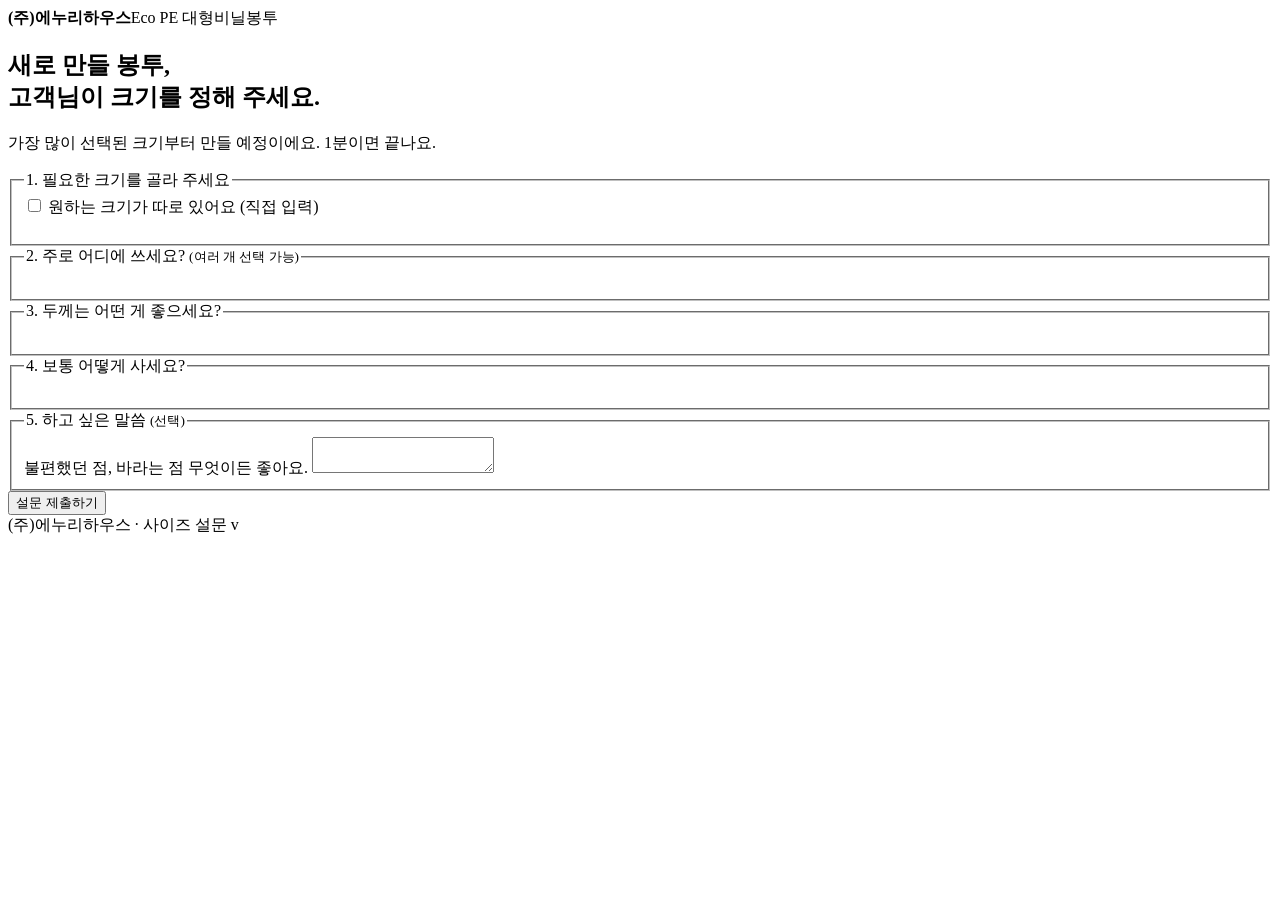
==== index.html @ 49438bb7 "Add files via upload" ====
<!doctype html>
<html lang="ko">
<head>
<meta charset="utf-8">
<meta name="viewport" content="width=device-width,initial-scale=1">
<title>에코PE 사이즈 설문</title>
<meta name="robots" content="noindex">
<link rel="preconnect" href="https://fonts.googleapis.com">
<link rel="stylesheet" href="https://fonts.googleapis.com/css2?family=Noto+Sans+KR:wght@400;700;900&display=swap">
<link rel="stylesheet" href="css/style.css?v=1.0.1">
</head>
<body>
<div class="wrap">
  <header class="top"><b>(주)에누리하우스</b><span>Eco PE 대형비닐봉투</span></header>
  <div id="setupNotice" class="notice" hidden></div>

  <main id="survey">
    <section class="hero">
      <h1>새로 만들 봉투,<br><span class="mark">고객님이 크기를 정해 주세요.</span></h1>
      <p>가장 많이 선택된 크기부터 만들 예정이에요. 1분이면 끝나요.</p>
      <div class="banner" id="couponBanner" hidden></div>
    </section>

    <form id="f" novalidate>
      <fieldset>
        <legend>1. 필요한 크기를 골라 주세요 <small id="pickHint"></small></legend>
        <div class="cards" id="sizeList"></div>
        <label class="opt"><input type="checkbox" id="customOn"> 원하는 크기가 따로 있어요 (직접 입력)</label>
        <div class="sub" id="customBox" hidden>
          <div class="row">
            <label for="cw" class="hint">가로</label><input type="number" id="cw" inputmode="numeric" min="10" max="400" placeholder="예: 90"> cm ×
            <label for="ch" class="hint">세로</label><input type="number" id="ch" inputmode="numeric" min="10" max="400" placeholder="예: 120"> cm
          </div>
          <label class="f" for="ct">두께</label>
          <select id="ct">
            <option value="">잘 모르겠어요</option><option>0.04</option><option>0.05</option><option>0.06</option><option>0.07</option><option>0.08 이상</option>
          </select>
          <label class="f" for="cn">어디에 쓰실 건가요? (선택)</label>
          <input type="text" id="cn" maxlength="100" placeholder="예: 킹 사이즈 토퍼 보관">
        </div>
        <p class="err" id="e1"></p>
      </fieldset>

      <fieldset>
        <legend>2. 주로 어디에 쓰세요? <small>(여러 개 선택 가능)</small></legend>
        <div class="grid2" id="useList"></div>
        <p class="err" id="e2"></p>
      </fieldset>

      <fieldset>
        <legend>3. 두께는 어떤 게 좋으세요?</legend>
        <div id="thickList"></div>
        <p class="err" id="e3"></p>
      </fieldset>

      <fieldset>
        <legend>4. 보통 어떻게 사세요?</legend>
        <div id="qtyList"></div>
        <p class="err" id="e4"></p>
      </fieldset>

      <fieldset>
        <legend>5. 하고 싶은 말씀 <small>(선택)</small></legend>
        <label for="cm" class="hint">불편했던 점, 바라는 점 무엇이든 좋아요.</label>
        <textarea id="cm" maxlength="500"></textarea>
      </fieldset>

      <fieldset class="coupon" id="couponSet" hidden>
        <legend>감사 쿠폰 받기 <small>(대상 고객만)</small></legend>
        <div class="cond" id="couponCond"></div>
        <label class="opt"><input type="checkbox" id="couponOn"> 쿠폰 대상이에요. 쿠폰 받을게요.</label>
        <div id="couponBox" hidden>
          <label class="f" for="nm">주문자 이름</label>
          <input type="text" id="nm" maxlength="20" autocomplete="name">
          <label class="f" for="ph">휴대폰 번호 (주문 시 입력한 번호)</label>
          <input type="tel" id="ph" maxlength="13" inputmode="numeric" autocomplete="tel" placeholder="010-0000-0000">
          <label class="f" for="chn">주로 구매하신 곳</label>
          <select id="chn"></select>
          <div class="consent" id="consentText"></div>
          <label class="opt"><input type="checkbox" id="agree"> 개인정보 수집·이용에 동의합니다. (필수)</label>
        </div>
        <p class="err" id="e5"></p>
      </fieldset>

      <button type="submit" class="primary" id="submitBtn">설문 제출하기</button>
      <div class="msg" id="formMsg" role="status" aria-live="polite"></div>
    </form>
  </main>

  <section class="done" id="done" hidden>
    <h2>참여해 주셔서 감사합니다!</h2>
    <p id="doneText">보내주신 의견으로 다음 봉투 크기를 정하겠습니다.</p>
  </section>

  <section class="done" id="closed" hidden>
    <h2 id="closedTitle">설문 기간이 아니에요</h2>
    <p id="closedText"></p>
  </section>

  <footer>(주)에누리하우스 · 사이즈 설문 v<span id="ver"></span></footer>
</div>
<script>
/* 프로그램이 못 뜨는 경우를 알려주는 안전장치 (모듈 스크립트와 별개로 항상 실행) */
(function () {
  function note(t) { var n = document.getElementById('setupNotice'); if (n) { n.hidden = false; n.textContent = t; } }
  if (location.protocol === 'file:') {
    note('PC에서 파일을 더블클릭해 열면 작동하지 않아요(브라우저 보안 제한). GitHub에 올린 주소(https://내아이디.github.io/ecope-survey/)로 열어 주세요.');
    return;
  }
  setTimeout(function () {
    if (!window.__appReady) note('프로그램 파일을 불러오지 못했어요. Ctrl+F5로 새로고침해 보시고, 계속되면 GitHub에 js 폴더와 css 폴더가 함께 올라갔는지 확인해 주세요.');
  }, 5000);
})();
</script>
<script type="module" src="js/survey.js?v=1.0.1"></script>
</body>
</html>
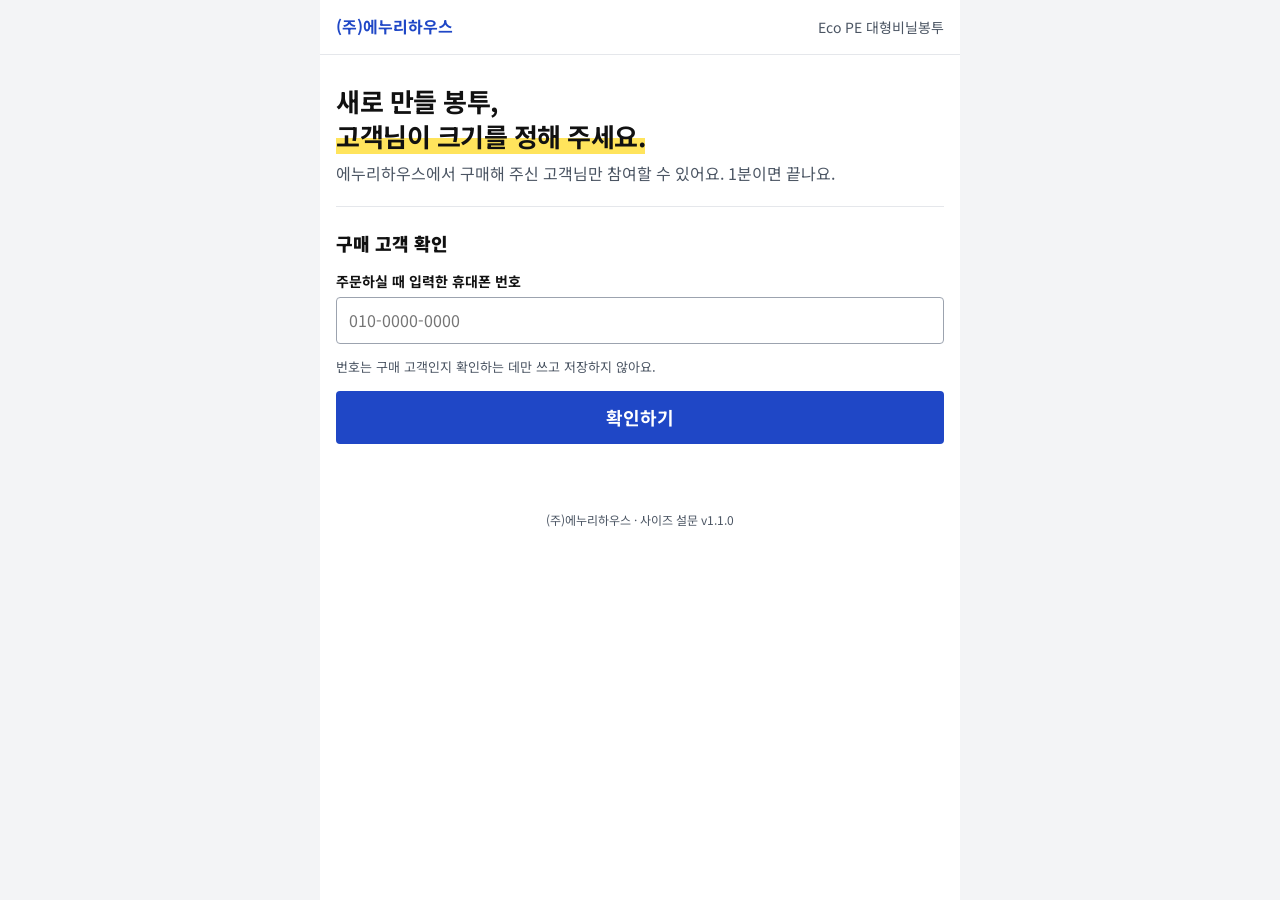
==== commit deee661c: "Add files via upload" ====
--- a/index.html
+++ b/index.html
@@ -7,14 +7,31 @@
 <meta name="robots" content="noindex">
 <link rel="preconnect" href="https://fonts.googleapis.com">
 <link rel="stylesheet" href="https://fonts.googleapis.com/css2?family=Noto+Sans+KR:wght@400;700;900&display=swap">
-<link rel="stylesheet" href="css/style.css?v=1.0.1">
+<link rel="stylesheet" href="css/style.css?v=1.1.0">
 </head>
 <body>
 <div class="wrap">
   <header class="top"><b>(주)에누리하우스</b><span>Eco PE 대형비닐봉투</span></header>
   <div id="setupNotice" class="notice" hidden></div>
 
-  <main id="survey">
+  <section id="gate" hidden>
+    <div class="hero">
+      <h1>새로 만들 봉투,<br><span class="mark">고객님이 크기를 정해 주세요.</span></h1>
+      <p>에누리하우스에서 구매해 주신 고객님만 참여할 수 있어요. 1분이면 끝나요.</p>
+    </div>
+    <div class="panel">
+      <fieldset>
+        <legend>구매 고객 확인</legend>
+        <label class="f" for="gph">주문하실 때 입력한 휴대폰 번호</label>
+        <input type="tel" id="gph" maxlength="13" inputmode="numeric" autocomplete="tel" placeholder="010-0000-0000">
+        <p class="hint">번호는 구매 고객인지 확인하는 데만 쓰고 저장하지 않아요.</p>
+        <button type="button" class="primary" id="gateBtn">확인하기</button>
+        <div class="msg" id="gateMsg" role="status" aria-live="polite"></div>
+      </fieldset>
+    </div>
+  </section>
+
+  <main id="survey" hidden>
     <section class="hero">
       <h1>새로 만들 봉투,<br><span class="mark">고객님이 크기를 정해 주세요.</span></h1>
       <p>가장 많이 선택된 크기부터 만들 예정이에요. 1분이면 끝나요.</p>
@@ -112,6 +129,6 @@
   }, 5000);
 })();
 </script>
-<script type="module" src="js/survey.js?v=1.0.1"></script>
+<script type="module" src="js/survey.js?v=1.1.0"></script>
 </body>
 </html>
--- a/css/style.css
+++ b/css/style.css
@@ -0,0 +1,75 @@
+:root{--b:#1F47C6;--bd:#16348F;--y:#FFE45C;--r:#C4320A;--ink:#111;--sub:#4B5563;--line:#E5E7EB;--bg:#F3F4F6}
+*{box-sizing:border-box}
+body{margin:0;background:var(--bg);color:var(--ink);font-family:'Noto Sans KR',system-ui,sans-serif;font-size:16px;line-height:1.6;-webkit-text-size-adjust:100%}
+.wrap{max-width:640px;margin:0 auto;background:#fff;min-height:100vh}
+.top{display:flex;justify-content:space-between;align-items:center;gap:8px;padding:14px 16px;border-bottom:1px solid var(--line);font-size:14px;color:var(--sub)}
+.top b{color:var(--b);font-size:16px}
+.hero{padding:28px 16px 20px}
+.hero h1{margin:0 0 8px;font-size:26px;line-height:1.35;letter-spacing:-.5px}
+.hero p{margin:0;color:var(--sub)}
+.mark{background:linear-gradient(transparent 58%,var(--y) 58%)}
+.banner{margin:16px 0 0;border:2px solid var(--b);padding:14px;font-size:15px}
+.banner b{color:var(--b)}
+form,.panel{padding:0 16px 24px}
+fieldset{border:0;border-top:1px solid var(--line);margin:0;padding:22px 0}
+legend{font-weight:900;font-size:18px;padding:0;margin-bottom:12px;float:left;width:100%}
+legend small{font-weight:400;color:var(--sub);font-size:14px}
+fieldset>*:not(legend){clear:both}
+.cards{display:grid;gap:10px}
+.card{display:flex;gap:14px;align-items:center;border:2px solid var(--line);padding:12px;cursor:pointer;min-height:44px}
+.card input{width:22px;height:22px;flex-shrink:0;accent-color:var(--b)}
+.card svg{flex-shrink:0}
+.card .nm{font-weight:900;font-size:17px}
+.card .ds{font-size:14px;color:var(--sub)}
+.card:has(input:checked){border-color:var(--b);background:#EEF2FD}
+.opt{display:flex;gap:10px;align-items:center;padding:10px 0;min-height:44px;cursor:pointer}
+.opt input{width:20px;height:20px;accent-color:var(--b);flex-shrink:0}
+.grid2{display:grid;grid-template-columns:repeat(2,minmax(0,1fr));gap:0 12px}
+.row{display:flex;gap:8px;align-items:center;flex-wrap:wrap;margin:10px 0}
+label.f{display:block;font-size:14px;font-weight:700;margin:12px 0 4px}
+input[type=text],input[type=tel],input[type=number],select,textarea{width:100%;font:inherit;padding:10px 12px;border:1.5px solid #9CA3AF;border-radius:4px;background:#fff;min-height:44px}
+.row input[type=number]{width:96px}
+textarea{min-height:90px;resize:vertical}
+input:focus,select:focus,textarea:focus,button:focus-visible{outline:3px solid #9DB2F0;outline-offset:1px}
+.sub{box-shadow:inset 3px 0 0 var(--b);background:#F8FAFF;padding:12px 14px;margin-top:10px}
+.coupon .cond{background:#FFFBE0;border:1px solid #F3D34A;padding:14px;font-size:15px}
+.coupon .cond ul{margin:6px 0 0;padding-left:18px}
+.consent{font-size:13px;color:var(--sub);border:1px solid var(--line);padding:12px;margin-top:12px;max-height:180px;overflow:auto}
+.consent table{border-collapse:collapse;width:100%}
+.consent td,.consent th{border:1px solid var(--line);padding:6px;text-align:left;vertical-align:top}
+.err{color:var(--r);font-size:14px;margin:6px 0 0;min-height:0}
+.err:empty{display:none}
+button{font:inherit;cursor:pointer;min-height:48px;border:0;border-radius:4px;padding:12px 18px;font-weight:700}
+.primary{width:100%;background:var(--b);color:#fff;font-size:18px}
+.primary:hover{background:var(--bd)}
+.primary:disabled{background:#9CA3AF;cursor:wait}
+.ghost{background:#fff;border:1.5px solid var(--b);color:var(--b)}
+.msg{margin:12px 0 0;padding:12px;font-size:15px}
+.msg.bad{background:#FDECEA;color:#8A1C0B}
+.msg.ok{background:#E8F5EC;color:#14532D}
+.msg:empty{display:none}
+.done{padding:48px 16px;text-align:center}
+.done h2{font-size:24px;margin:0 0 8px}
+footer{padding:20px 16px 32px;font-size:12px;color:var(--sub);text-align:center}
+.notice{margin:16px;padding:14px;background:#FDECEA;color:#8A1C0B;font-size:14px}
+/* admin */
+.admin .wrap{max-width:1080px}
+.bar{display:grid;grid-template-columns:150px 1fr 92px;gap:10px;align-items:center;font-size:14px;margin:6px 0}
+.bar .tr{background:#EEF2FD;height:22px}
+.bar .fl{background:var(--b);height:22px}
+.bar .n{text-align:right;font-variant-numeric:tabular-nums}
+.kpis{display:grid;grid-template-columns:repeat(auto-fit,minmax(150px,1fr));gap:10px;margin:12px 0}
+.kpi{border:1px solid var(--line);padding:12px}
+.kpi b{display:block;font-size:26px}
+.tbl{overflow-x:auto;border:1px solid var(--line)}
+.tbl table{border-collapse:collapse;width:100%;font-size:14px;min-width:760px}
+.tbl th,.tbl td{border-bottom:1px solid var(--line);padding:8px;text-align:left;white-space:nowrap}
+.tbl th{background:var(--bg)}
+.tbl select{min-height:36px;padding:4px 8px;width:auto}
+.dup{color:var(--r);font-weight:700}
+.toolbar{display:flex;flex-wrap:wrap;gap:8px;align-items:center;margin:12px 0}
+.toolbar select,.toolbar input{width:auto}
+h2.sec{font-size:18px;margin:28px 0 8px;padding-top:18px;border-top:1px solid var(--line)}
+.hint{font-size:13px;color:var(--sub)}
+#qr{background:#fff;padding:12px;display:inline-block;border:1px solid var(--line)}
+@media (max-width:480px){.grid2{grid-template-columns:1fr}.bar{grid-template-columns:110px 1fr 80px}}
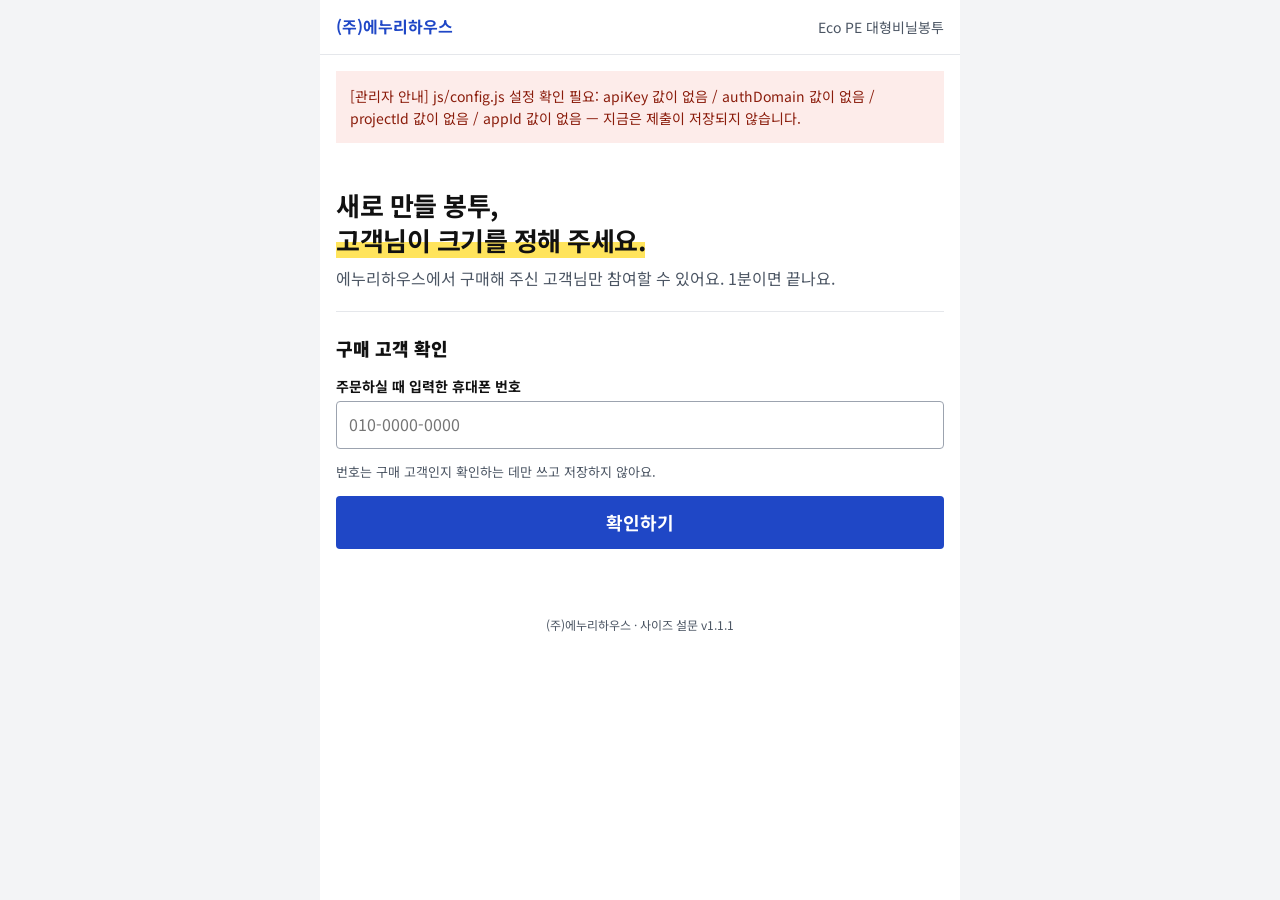
==== commit d348150d: "Add files via upload" ====
--- a/index.html
+++ b/index.html
@@ -7,7 +7,7 @@
 <meta name="robots" content="noindex">
 <link rel="preconnect" href="https://fonts.googleapis.com">
 <link rel="stylesheet" href="https://fonts.googleapis.com/css2?family=Noto+Sans+KR:wght@400;700;900&display=swap">
-<link rel="stylesheet" href="css/style.css?v=1.1.0">
+<link rel="stylesheet" href="css/style.css?v=1.1.1">
 </head>
 <body>
 <div class="wrap">
@@ -129,6 +129,6 @@
   }, 5000);
 })();
 </script>
-<script type="module" src="js/survey.js?v=1.1.0"></script>
+<script type="module" src="js/survey.js?v=1.1.1"></script>
 </body>
 </html>
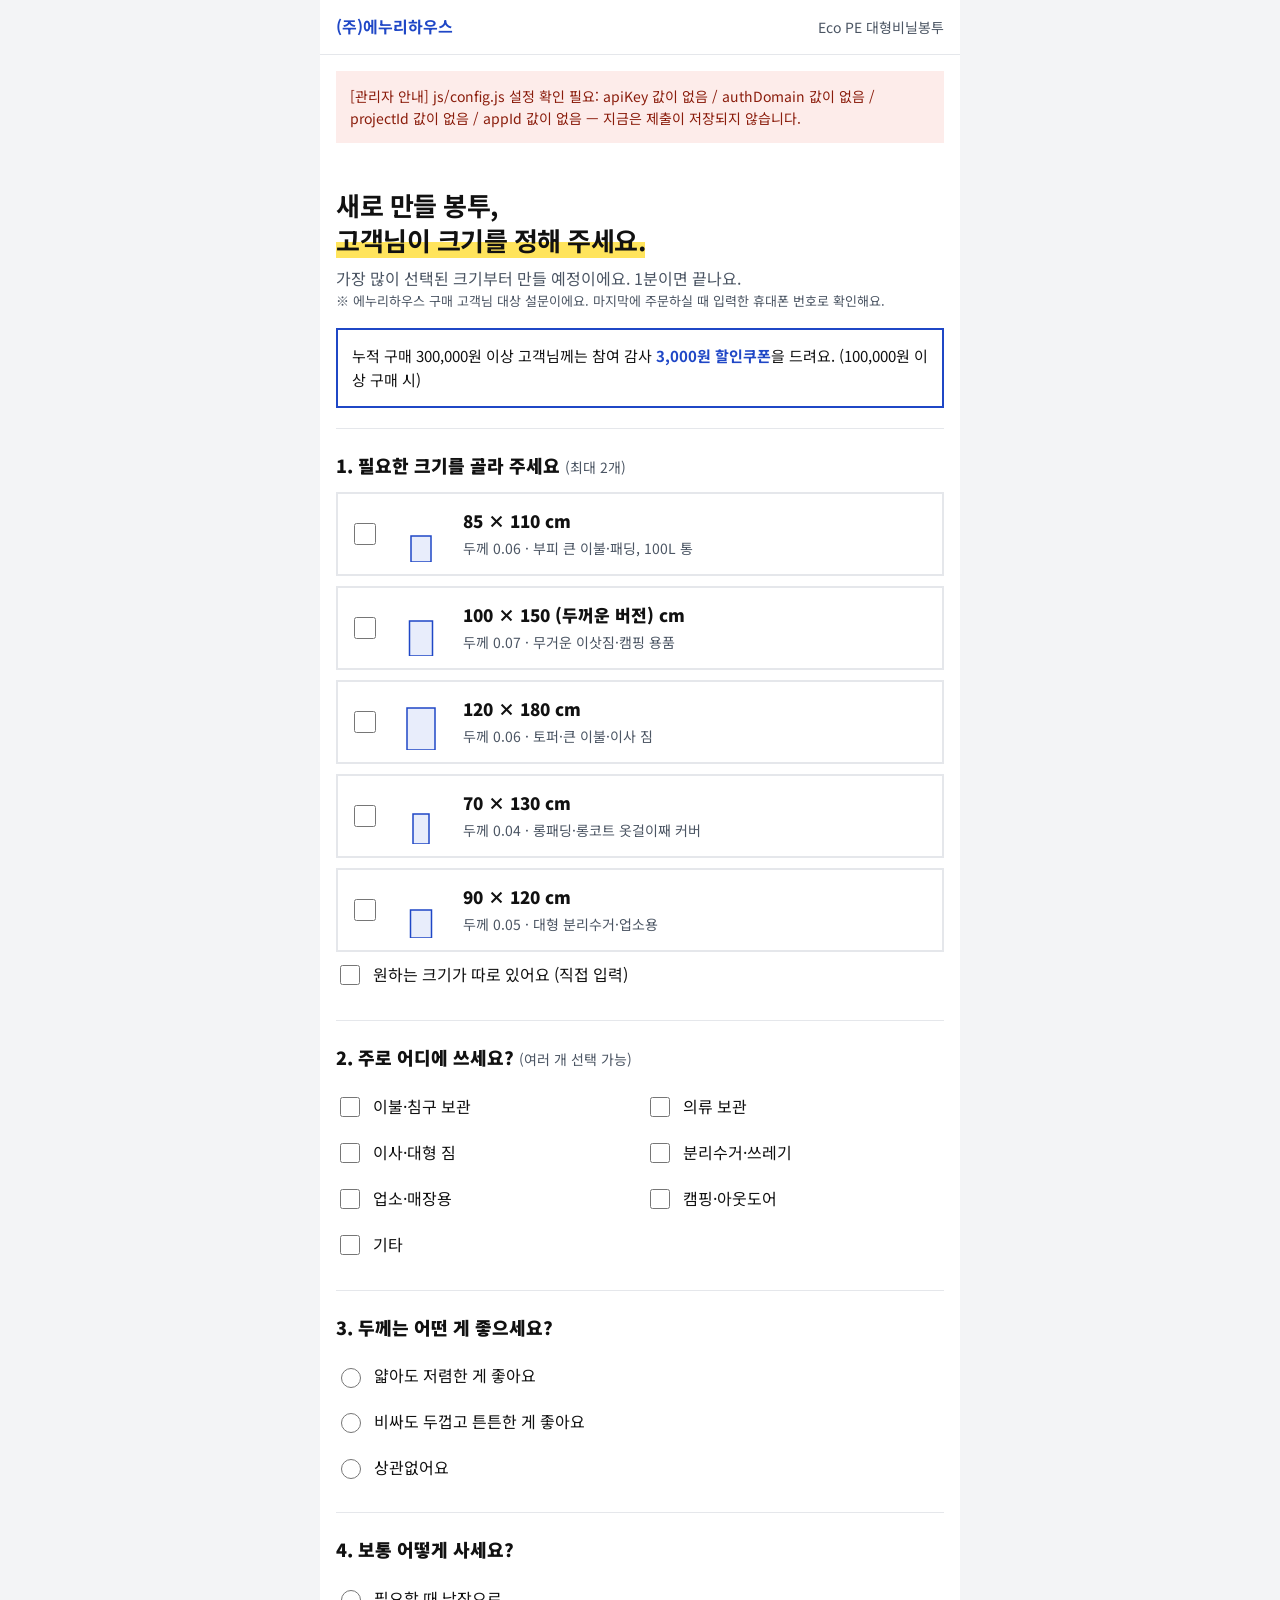
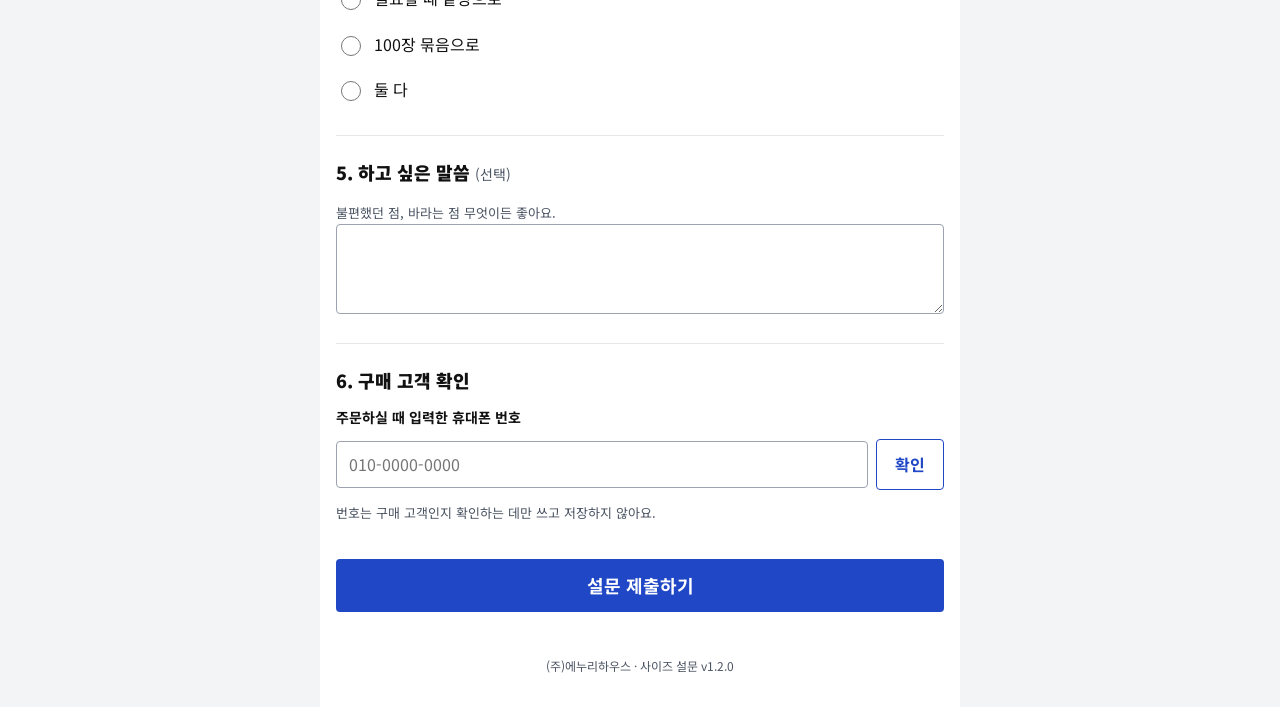
==== commit 0e19780f: "Add files via upload" ====
--- a/index.html
+++ b/index.html
@@ -7,34 +7,18 @@
 <meta name="robots" content="noindex">
 <link rel="preconnect" href="https://fonts.googleapis.com">
 <link rel="stylesheet" href="https://fonts.googleapis.com/css2?family=Noto+Sans+KR:wght@400;700;900&display=swap">
-<link rel="stylesheet" href="css/style.css?v=1.1.1">
+<link rel="stylesheet" href="css/style.css?v=1.2.0">
 </head>
 <body>
 <div class="wrap">
   <header class="top"><b>(주)에누리하우스</b><span>Eco PE 대형비닐봉투</span></header>
   <div id="setupNotice" class="notice" hidden></div>
 
-  <section id="gate" hidden>
-    <div class="hero">
-      <h1>새로 만들 봉투,<br><span class="mark">고객님이 크기를 정해 주세요.</span></h1>
-      <p>에누리하우스에서 구매해 주신 고객님만 참여할 수 있어요. 1분이면 끝나요.</p>
-    </div>
-    <div class="panel">
-      <fieldset>
-        <legend>구매 고객 확인</legend>
-        <label class="f" for="gph">주문하실 때 입력한 휴대폰 번호</label>
-        <input type="tel" id="gph" maxlength="13" inputmode="numeric" autocomplete="tel" placeholder="010-0000-0000">
-        <p class="hint">번호는 구매 고객인지 확인하는 데만 쓰고 저장하지 않아요.</p>
-        <button type="button" class="primary" id="gateBtn">확인하기</button>
-        <div class="msg" id="gateMsg" role="status" aria-live="polite"></div>
-      </fieldset>
-    </div>
-  </section>
-
-  <main id="survey" hidden>
+  <main id="survey">
     <section class="hero">
       <h1>새로 만들 봉투,<br><span class="mark">고객님이 크기를 정해 주세요.</span></h1>
       <p>가장 많이 선택된 크기부터 만들 예정이에요. 1분이면 끝나요.</p>
+      <p class="hint" id="buyerNote">※ 에누리하우스 구매 고객님 대상 설문이에요. 마지막에 주문하실 때 입력한 휴대폰 번호로 확인해요.</p>
       <div class="banner" id="couponBanner" hidden></div>
     </section>
 
@@ -80,6 +64,17 @@
         <legend>5. 하고 싶은 말씀 <small>(선택)</small></legend>
         <label for="cm" class="hint">불편했던 점, 바라는 점 무엇이든 좋아요.</label>
         <textarea id="cm" maxlength="500"></textarea>
+      </fieldset>
+
+      <fieldset id="verifySet">
+        <legend>6. 구매 고객 확인</legend>
+        <label class="f" for="gph">주문하실 때 입력한 휴대폰 번호</label>
+        <div class="row">
+          <input type="tel" id="gph" maxlength="13" inputmode="numeric" autocomplete="tel" placeholder="010-0000-0000" style="flex:1 1 180px;width:auto">
+          <button type="button" class="ghost" id="gateBtn">확인</button>
+        </div>
+        <p class="hint">번호는 구매 고객인지 확인하는 데만 쓰고 저장하지 않아요.</p>
+        <div class="msg" id="gateMsg" role="status" aria-live="polite"></div>
       </fieldset>
 
       <fieldset class="coupon" id="couponSet" hidden>
@@ -129,6 +124,6 @@
   }, 5000);
 })();
 </script>
-<script type="module" src="js/survey.js?v=1.1.1"></script>
+<script type="module" src="js/survey.js?v=1.2.0"></script>
 </body>
 </html>
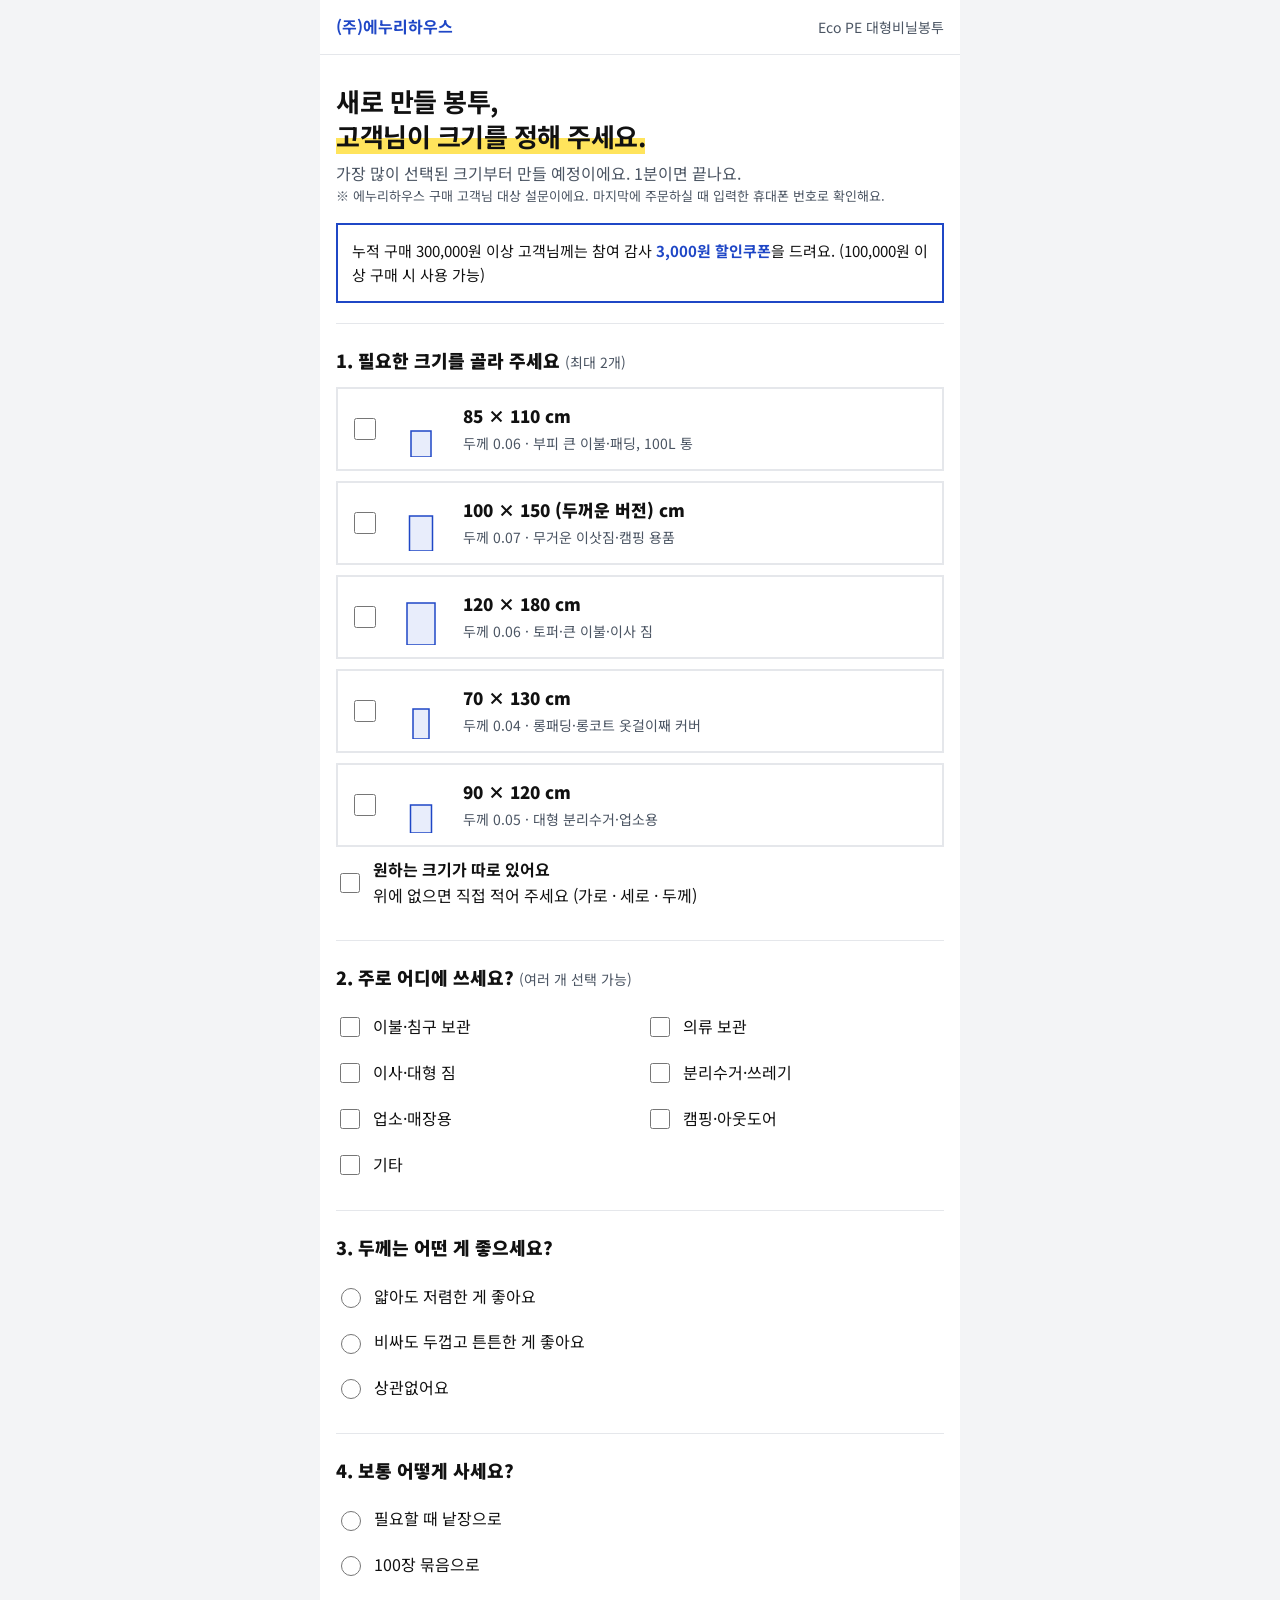
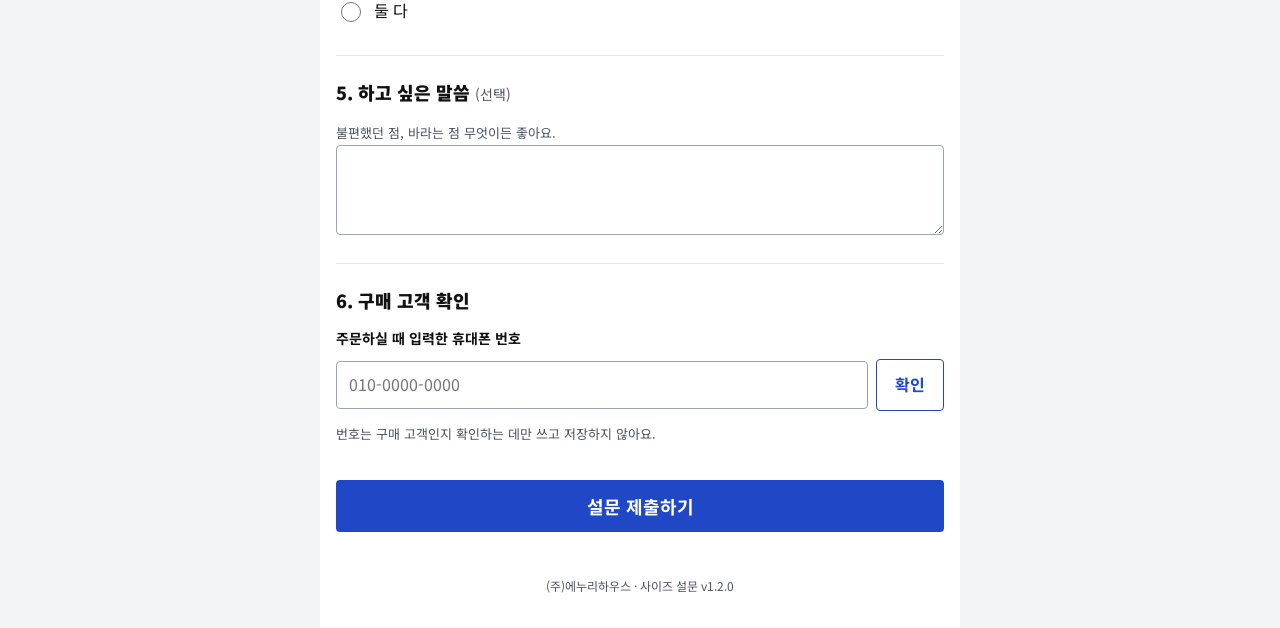
==== commit cd077187: "Add files via upload" ====
--- a/index.html
+++ b/index.html
@@ -7,7 +7,7 @@
 <meta name="robots" content="noindex">
 <link rel="preconnect" href="https://fonts.googleapis.com">
 <link rel="stylesheet" href="https://fonts.googleapis.com/css2?family=Noto+Sans+KR:wght@400;700;900&display=swap">
-<link rel="stylesheet" href="css/style.css?v=1.2.0">
+<link rel="stylesheet" href="css/style.css?v=1.2.1">
 </head>
 <body>
 <div class="wrap">
@@ -26,7 +26,7 @@
       <fieldset>
         <legend>1. 필요한 크기를 골라 주세요 <small id="pickHint"></small></legend>
         <div class="cards" id="sizeList"></div>
-        <label class="opt"><input type="checkbox" id="customOn"> 원하는 크기가 따로 있어요 (직접 입력)</label>
+        <label class="opt custom-pick"><input type="checkbox" id="customOn"><span><b>원하는 크기가 따로 있어요</b><br><span class="ds">위에 없으면 직접 적어 주세요 (가로 · 세로 · 두께)</span></span></label>
         <div class="sub" id="customBox" hidden>
           <div class="row">
             <label for="cw" class="hint">가로</label><input type="number" id="cw" inputmode="numeric" min="10" max="400" placeholder="예: 90"> cm ×
@@ -124,6 +124,6 @@
   }, 5000);
 })();
 </script>
-<script type="module" src="js/survey.js?v=1.2.0"></script>
+<script type="module" src="js/survey.js?v=1.2.1"></script>
 </body>
 </html>
